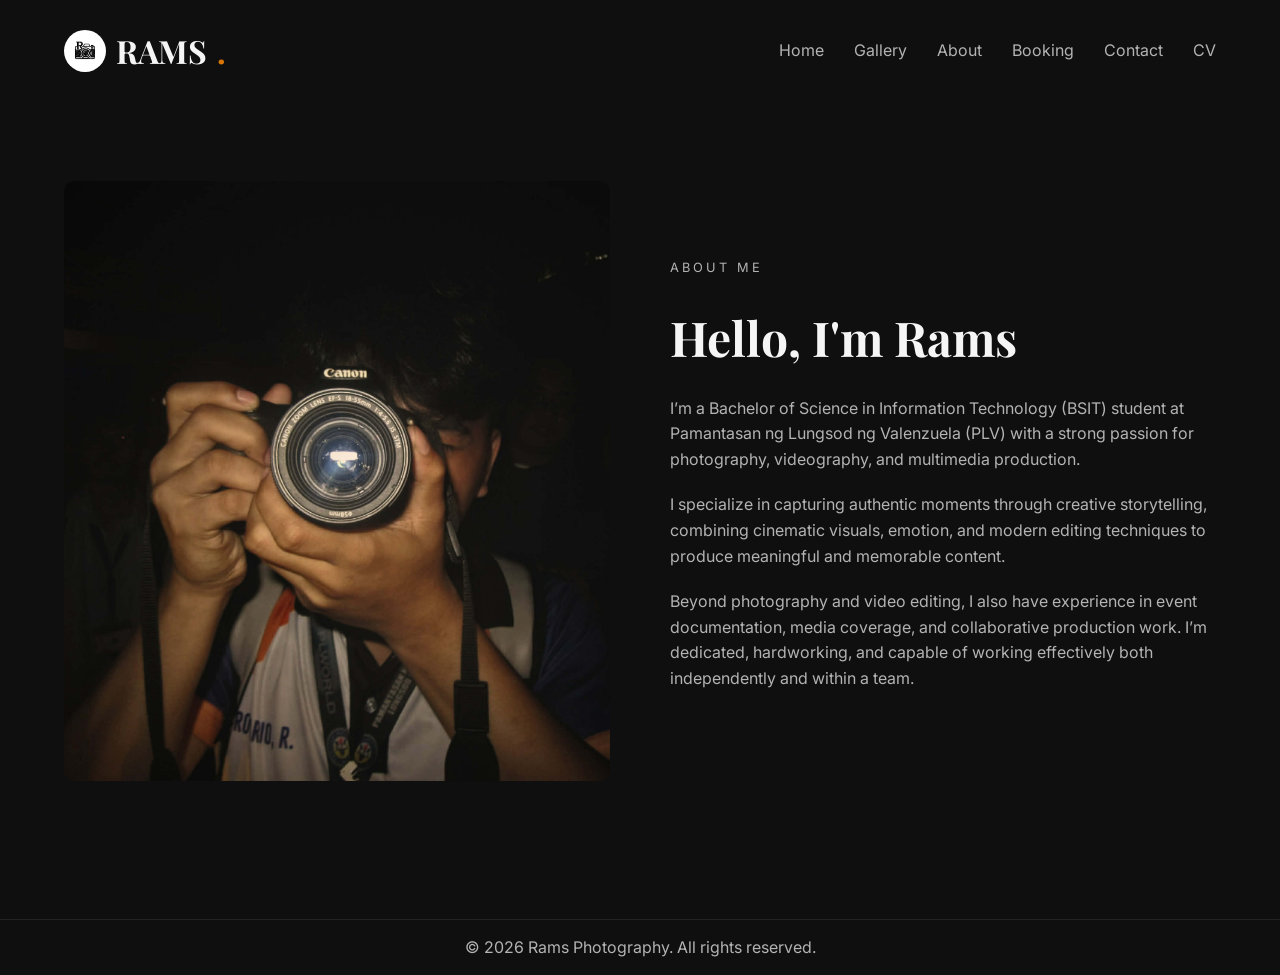
==== about.html @ 7fc53f20 "Add files via upload" ====
<!DOCTYPE html>
<html lang="en">
<head>
  <meta charset="UTF-8">
  <meta name="viewport" content="width=device-width, initial-scale=1.0">
  <title>About | Rams Photography</title>

  <link rel="preconnect" href="https://fonts.googleapis.com">
  <link href="https://fonts.googleapis.com/css2?family=Playfair+Display:wght@600;700&family=Inter:wght@300;400;500;600&display=swap" rel="stylesheet">
  <link rel="icon" href="images/favicon.jpg">
  <link rel="stylesheet" href="style.css">
</head>
<body>

<header>
  <nav class="navbar">
    <a class="logo">
    <img src="images/favicon.jpg" alt="Rams Photography Logo" class="logo-icon">

    <h1 class="logo">RAMS<span>.</span></h1>
</a>
    <ul class="nav-links">
      <li><a href="index.html">Home</a></li>
      <li><a href="gallery.html">Gallery</a></li>
      <li><a href="about.html">About</a></li>
      <li><a href="booking.html">Booking</a></li>
      <li><a href="contact.html">Contact</a></li>
       <li>
    <a href="Ramil_Nocalan_CV.pdf" download>
      CV
    </a>
  </li>
    </ul>
  </nav>
</header>

<section class="about-page">

  <div class="about-image">
    <img src="images/me.jpeg">
  </div>

  <div class="about-text">
    <p class="tag">ABOUT ME</p>

    <h2>Hello, I'm Rams</h2>

    <p>
      I’m a Bachelor of Science in Information Technology (BSIT) student
      at Pamantasan ng Lungsod ng Valenzuela (PLV) with a strong passion
      for photography, videography, and multimedia production.
    </p>
  
    <p>
      I specialize in capturing authentic moments through creative
      storytelling, combining cinematic visuals, emotion, and modern editing
      techniques to produce meaningful and memorable content.
    </p>
  
    <p>
      Beyond photography and video editing, I also have experience in
      event documentation, media coverage, and collaborative production work.
      I’m dedicated, hardworking, and capable of working effectively both
      independently and within a team.
    </p>
  </div>

</section>
<footer>

    <div class="footer-content">

    

     <p>
  © 2026 <a href="https://www.instagram.com/filmedbyram_" style="color:inherit; text-decoration:none;">Rams Photography</a>. All rights reserved.
</p>

    </div>

  </footer>

</body>
</html>
---- style.css ----
:root{
  --bg: #0f0f0f;
  --card: #171717;
  --text: #f5f5f5;
  --muted: #b3b3b3;
  --accent: #d97706;
}

*{
  margin:0;
  padding:0;
  box-sizing:border-box;
}

html{
  scroll-behavior:smooth;
}
/* BOOKING SECTION */

.booking-section{
    max-width:700px;
    margin:80px auto 0;
    text-align:center;
}
@media(max-width:425px){
.burger {
  display: flex;
}

.navbar {
  flex-direction: row;
  flex-wrap: wrap;
  justify-content: space-between;
  align-items: center;
}

.nav-links {
  display: none;
  flex-direction: column;
  align-items: center;
  gap: 20px;
  width: 100%;
  padding: 20px 0;
  background: var(--card);
  border-radius: 5px;
}

.nav-links.open {
  display: flex;
}
  .hero-text h2{
    font-size:2.2rem;
  }

  .hero-image img,
  .about-image img{
    height:320px;
    border-radius:10px;
  }

  .section-title h3{
    font-size:2rem;
  }

  .about-text h3{
    font-size:2rem;
  }

  .logo{
    font-size:1.5rem;
  }

  .nav-links{
    gap:15px;
    flex-wrap:wrap;
    justify-content:center;
  }

  .booking-section h3{
    font-size:1.5rem;
  }

  .contact-link{
    min-width:100%;
  }

  section{
    padding:60px 5%;
  }

  .about-page h2{
    font-size:2rem;
  }

}
.booking-section h3{
    font-family:'Playfair Display', serif;
    font-size:2rem;
    margin-bottom:10px;
}

.booking-section p{
    color:var(--muted);
    margin-bottom:40px;
}


.contact-form{
    display:flex;
    flex-direction:column;
    gap:20px;
}


.contact-form input,
.contact-form textarea{

    background:var(--card);
    border:none;
    padding:18px;
    color:white;
    border-radius:5px;
    font-size:1rem;

}


.contact-form input:focus,
.contact-form textarea:focus{

    outline:none;
    border:1px solid var(--accent);

}


.contact-form textarea{

    min-height:150px;
    resize:none;

}


.contact-form button{

    width:100%;

}
body{
  font-family:'Inter', sans-serif;
  background:var(--bg);
  color:var(--text);
  line-height:1.6;
}

/* NAVBAR */

.navbar{
  width:90%;
  margin:auto;
  padding:25px 0;

  display:flex;
  justify-content:space-between;
  align-items:center;
}

.logo{
  font-family:'Playfair Display', serif;
  font-size:2rem;
}

.logo span{
  color:var(--accent);
}

.nav-links{
  display:flex;
  gap:30px;
  list-style:none;
}

.nav-links a{
  text-decoration:none;
  color:var(--muted);
  transition:0.3s;
}

.nav-links a:hover{
  color:var(--text);
}

/* HERO */

.hero{
  width:90%;
  margin:auto;
  min-height:90vh;

  display:grid;
  grid-template-columns:1fr 1fr;
  gap:60px;
  align-items:center;
}

.tag{
  color:var(--accent);
  letter-spacing:3px;
  font-size:0.8rem;
  margin-bottom:15px;
}

.hero-text h2{
  font-family:'Playfair Display', serif;
  font-size:4rem;
  line-height:1.1;
  margin-bottom:20px;
}

.hero-text span{
  color:var(--accent);
}

.hero-description{
  color:var(--muted);
  max-width:500px;
  margin-bottom:35px;
}

.hero-image img{
  width:100%;
  height:650px;
  object-fit:cover;
  border-radius:50%;
}

/* BUTTON */

.btn{
  display:inline-block;
  padding:14px 28px;
  background:var(--accent);
  color:white;
  text-decoration:none;
  border:none;
  border-radius:5px;
  cursor:pointer;
  transition:0.3s;
}

.btn:hover{
  opacity:0.85;
}

/* SECTION */

section{
  padding:100px 5%;
}

.section-title{
  text-align:center;
  margin-bottom:60px;
}

.section-title p{
  color:var(--accent);
  letter-spacing:3px;
  font-size:0.8rem;
}

.section-title h3{
  font-family:'Playfair Display', serif;
  font-size:3rem;
  margin-top:10px;
}

/* GALLERY */

.gallery-grid{
  display:grid;
  grid-template-columns:repeat(auto-fit, minmax(250px,1fr));
  gap:20px;
}

.card{
  overflow:hidden;
  border-radius:10px;
}

.card img{
  width:100%;
  height:350px;
  object-fit:cover;
  transition:0.4s;
}

.card:hover img{
  transform:scale(1.05);
}

/* ABOUT */

.about{
  display:grid;
  grid-template-columns:1fr 1fr;
  gap:60px;
  align-items:center;
}

.about-image img{
  width:100%;
  height:600px;
  object-fit:cover;
  border-radius:10px;
}

.about-text h3{
  font-family:'Playfair Display', serif;
  font-size:3rem;
  margin-bottom:20px;
}

.about-text p{
  color:var(--muted);
  margin-bottom:20px;
}

/* CONTACT */

.contact-form{
  max-width:700px;
  margin:auto;

  display:flex;
  flex-direction:column;
  gap:20px;
}

.contact-form input,
.contact-form textarea{
  background:var(--card);
  border:none;
  padding:16px;
  color:white;
  border-radius:5px;
}
.logo {
  display: flex;
  align-items: center;
  gap: 10px;
  text-decoration: none;
}

.logo-icon {
  width: 42px;
  height: 42px;
  flex-shrink: 0;
  border-radius: 50%;
  object-fit: contain;
}



.contact-form textarea{
  height:150px;
  resize:none;
}
/* CONTACT LINKS CONTAINER */
.contact-container {
  display: flex;
  justify-content: center;
  align-items: center;
  flex-wrap: wrap; 
  gap: 20px;
  max-width: 700px; /* Matches your old contact-form width */
  margin: auto;
}

/* INDIVIDUAL CONTACT BUTTONS */
.contact-link {
  display: flex;
  align-items: center;
  justify-content: center;
  flex: 1; /* Allows buttons to stretch and fill the space evenly */
  min-width: 200px; /* Keeps them from getting too squished on mobile */
  padding: 16px 24px;
  background: var(--card); /* Matches your old input backgrounds */
  color: var(--text);
  text-decoration: none;
  border-radius: 5px; /* Matches your overall button/input radius */
  font-weight: 500;
  transition: 0.3s; /* Matches your existing transition speed */
}

/* HOVER EFFECT */
.contact-link:hover {
  background: var(--accent); /* Highlights with your custom orange on hover */
  color: white;
  transform: translateY(-3px); /* Subtle lift effect */
}

.icon {
  padding-right: 12px;
  font-size: 1.3rem;
}

/* FOOTER */

footer{
  text-align:center;
  padding:15px;
  border-top:1px solid #222;
  color:var(--muted);
  margin-top: 50px;
}

/* RESPONSIVE */

@media(max-width:900px){

  .hero,
  .about{
    grid-template-columns:1fr;
  }

  .hero-text h2{
    font-size:3rem;
  }

  .hero-image img,
  .about-image img{
    height:450px;
  }

  .navbar{
    flex-direction:column;
    gap:20px;
  }

}
/* ABOUT PAGE */

.about-page{
  width:90%;
  margin:auto;
  min-height:80vh;

  display:grid;
  grid-template-columns:1fr 1fr;
  gap:60px;
  align-items:center;

  padding:80px 0;
}

.about-page h2{
  font-family:'Playfair Display', serif;
  font-size:3rem;
  margin-bottom:20px;
}

/* MOBILE */

@media(max-width:900px){

  .about-page{
    grid-template-columns:1fr;
  }

}
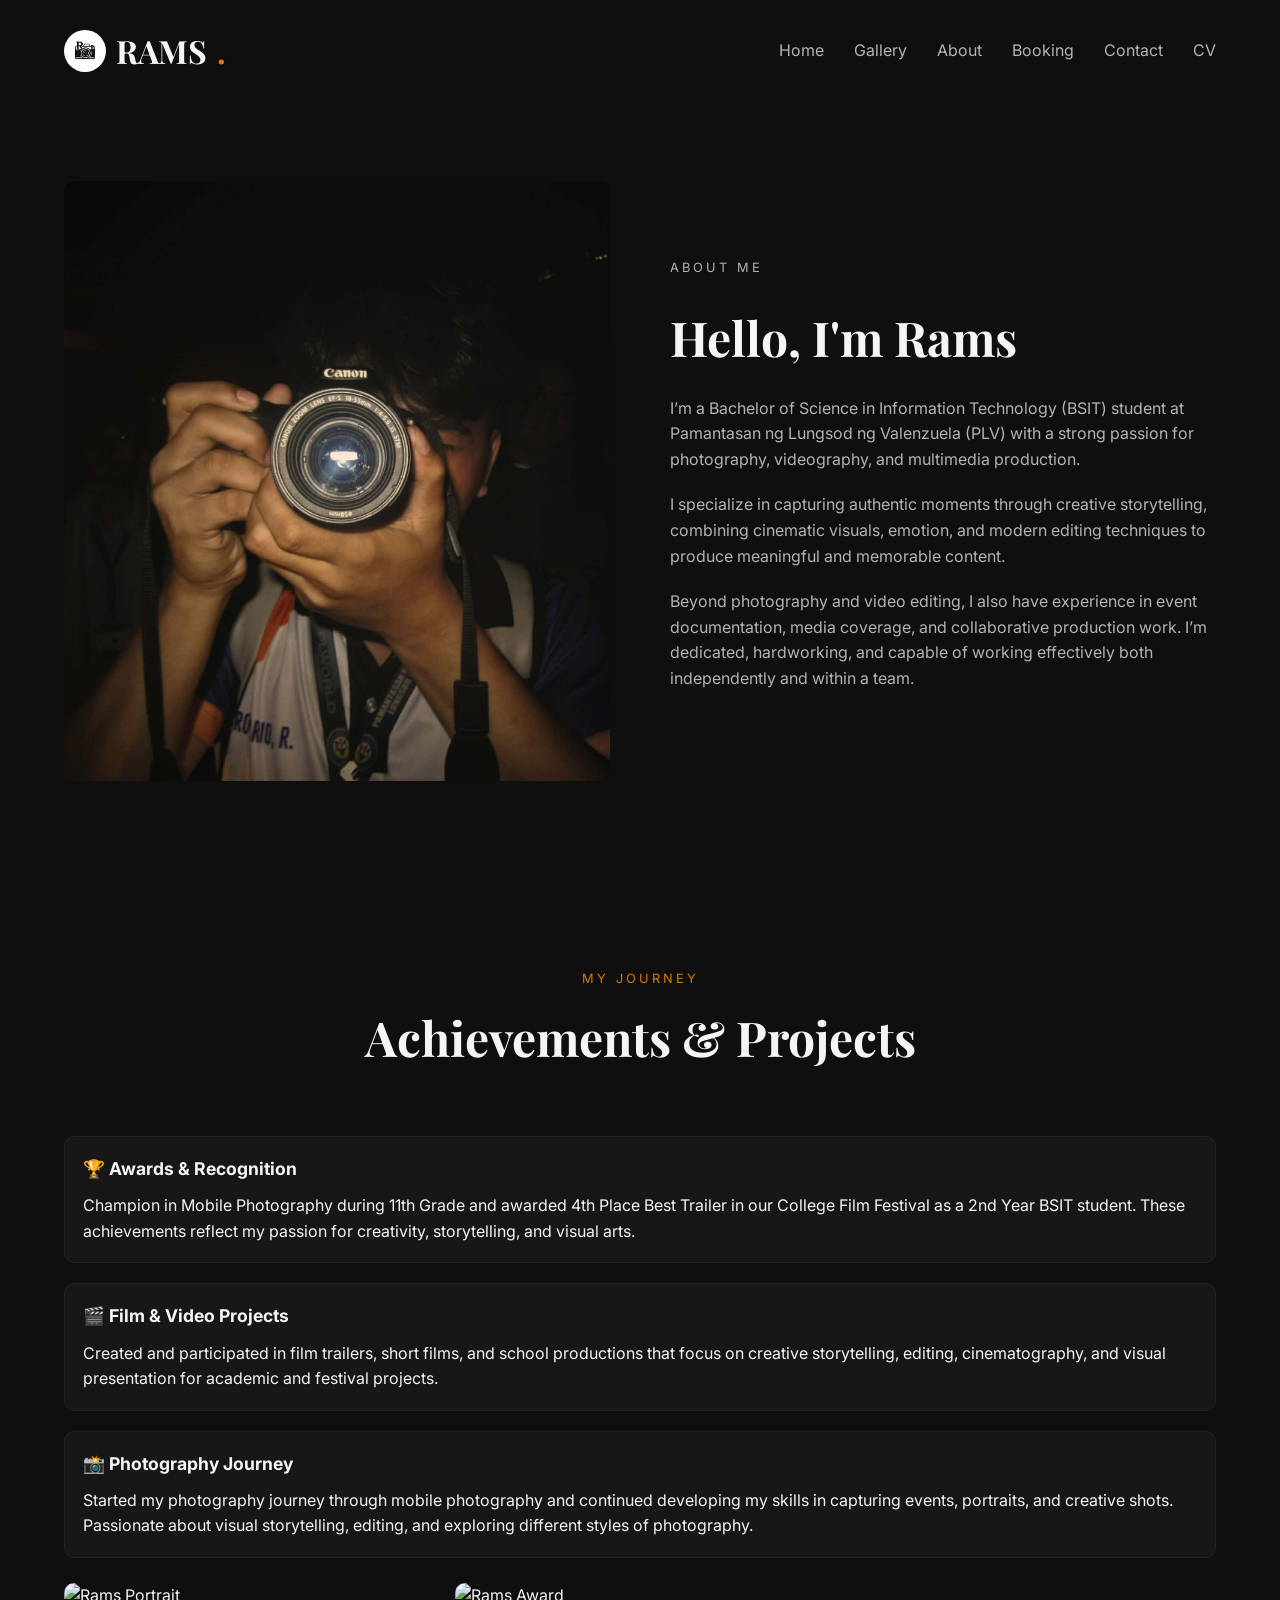
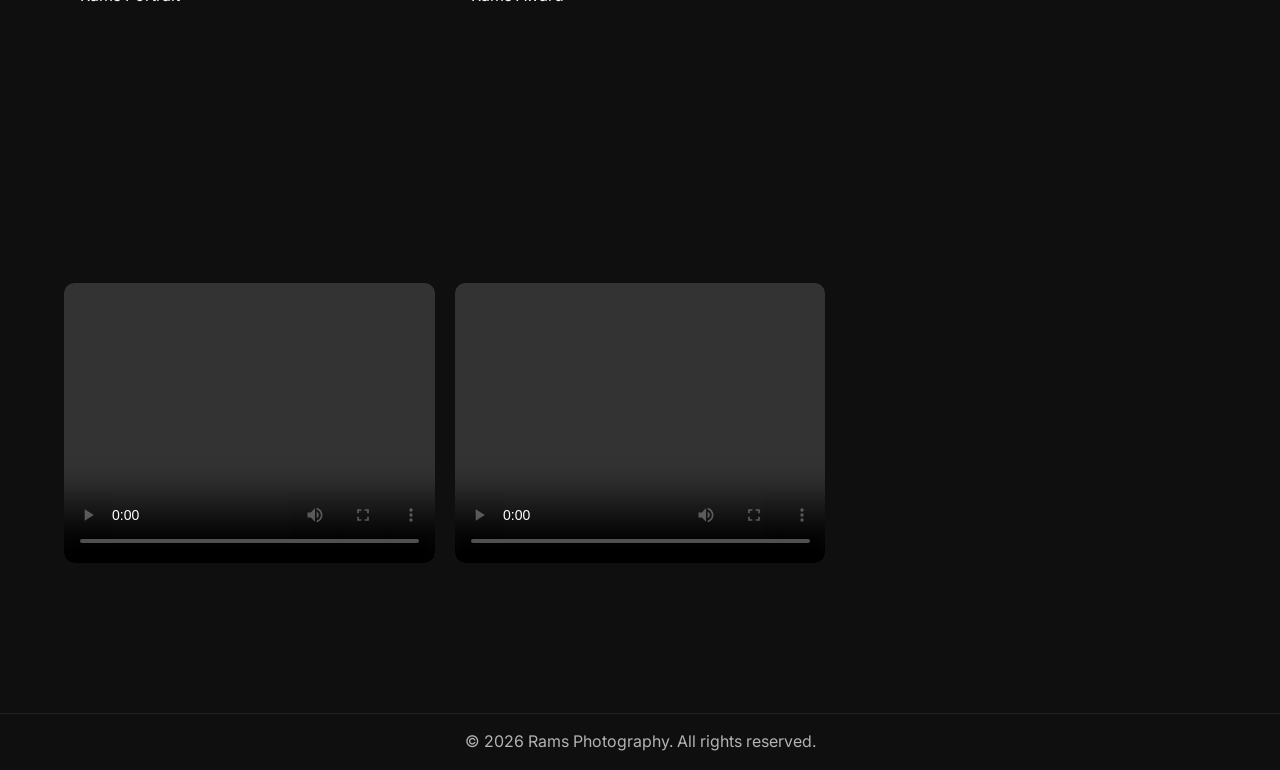
==== commit 55928248: "Add files via upload" ====
--- a/about.html
+++ b/about.html
@@ -12,25 +12,33 @@
 </head>
 <body>
 
+
 <header>
   <nav class="navbar">
-    <a class="logo">
-    <img src="images/favicon.jpg" alt="Rams Photography Logo" class="logo-icon">
 
-    <h1 class="logo">RAMS<span>.</span></h1>
-</a>
-    <ul class="nav-links">
+    <a class="logo" >
+      <img src="images/favicon.jpg" alt="Rams Photography Logo" class="logo-icon"><h1 class="logo">
+
+RAMS<span>.</span>
+
+</h1>
+    </a>
+
+    <button class="burger" id="burger" aria-label="Toggle navigation" aria-expanded="false">
+      <span></span>
+      <span></span>
+      <span></span>
+    </button>
+
+    <ul class="nav-links" id="nav-links">
       <li><a href="index.html">Home</a></li>
       <li><a href="gallery.html">Gallery</a></li>
       <li><a href="about.html">About</a></li>
       <li><a href="booking.html">Booking</a></li>
       <li><a href="contact.html">Contact</a></li>
-       <li>
-    <a href="Ramil_Nocalan_CV.pdf" download>
-      CV
-    </a>
-  </li>
+      <li><a href="Ramil_Nocalan_CV.pdf" download>CV</a></li>
     </ul>
+
   </nav>
 </header>
 
@@ -66,6 +74,72 @@
   </div>
 
 </section>
+<!-- ABOUT EXTRA SECTION -->
+
+<!-- SECOND SECTION -->
+
+<section>
+
+  <div class="section-title">
+    <p>MY JOURNEY</p>
+    <h3>Achievements & Projects</h3>
+  </div>
+
+  <div class="creator-grid">
+
+    <!-- LEFT SIDE -->
+    <div class="creator-text">
+
+      <div class="achievement-list">
+
+        <div class="achievement-card">
+          <h5>🏆 Awards & Recognition</h5>
+          <p>
+            Champion in Mobile Photography during 11th Grade and awarded 4th Place Best Trailer in our College Film Festival as a 2nd Year BSIT student. These achievements reflect my passion for creativity, storytelling, and visual arts.
+          </p>
+        </div>
+
+        <div class="achievement-card">
+          <h5>🎬 Film & Video Projects</h5>
+          <p>
+            Created and participated in film trailers, short films, and school productions that focus on creative storytelling, editing, cinematography, and visual presentation for academic and festival projects.
+          </p>
+        </div>
+
+        <div class="achievement-card">
+          <h5>📸 Photography Journey</h5>
+          <p>
+            Started my photography journey through mobile photography and continued developing my skills in capturing events, portraits, and creative shots. Passionate about visual storytelling, editing, and exploring different styles of photography.
+          </p>
+        </div>
+
+      </div>
+
+    </div>
+
+    <!-- RIGHT SIDE -->
+    <div class="creator-media">
+
+  <!-- PHOTOS (TOP ROW) -->
+  <img src="images/award.jpeg" alt="Rams Portrait" class="creator-image">
+  <img src="images/award2.jpeg" alt="Rams Award" class="creator-image">
+  
+
+  <!-- VIDEOS (BOTTOM ROW) -->
+  <video class="creator-video" controls>
+    <source src="images/Through_The_Lens_Teaser_Final.mp4" type="video/mp4">
+  </video>
+
+  <video class="creator-video" controls>
+    <source src="images/ramVid.mp4" type="video/mp4">
+  </video>
+
+</div>
+
+  </div>
+
+</section>
+
 <footer>
 
     <div class="footer-content">
@@ -79,6 +153,23 @@
     </div>
 
   </footer>
+<script>
+  const burger = document.getElementById('burger');
+  const navLinks = document.getElementById('nav-links');
 
+  burger.addEventListener('click', () => {
+    const isOpen = navLinks.classList.toggle('open');
+    burger.classList.toggle('open', isOpen);
+    burger.setAttribute('aria-expanded', isOpen);
+  });
+
+  navLinks.querySelectorAll('a').forEach(link => {
+    link.addEventListener('click', () => {
+      navLinks.classList.remove('open');
+      burger.classList.remove('open');
+      burger.setAttribute('aria-expanded', false);
+    });
+  });
+</script>
 </body>
 </html>
--- a/style.css
+++ b/style.css
@@ -1,4 +1,4 @@
-:root{
+:root {
   --bg: #0f0f0f;
   --card: #171717;
   --text: #f5f5f5;
@@ -6,351 +6,54 @@
   --accent: #d97706;
 }
 
-*{
-  margin:0;
-  padding:0;
-  box-sizing:border-box;
-}
-
-html{
-  scroll-behavior:smooth;
-}
-/* BOOKING SECTION */
-
-.booking-section{
-    max-width:700px;
-    margin:80px auto 0;
-    text-align:center;
-}
-@media(max-width:425px){
-.burger {
+* {
+  margin: 0;
+  padding: 0;
+  box-sizing: border-box;
+}
+
+html {
+  scroll-behavior: smooth;
+}
+
+body {
+  font-family: 'Inter', sans-serif;
+  background: var(--bg);
+  color: var(--text);
+  line-height: 1.6;
+}
+
+/* ─── STICKY HEADER ─────────────────────────────────────── */
+
+header {
+  position: sticky;
+  top: 0;
+  z-index: 999;
+  background: var(--bg);
+}
+
+/* ─── NAVBAR ─────────────────────────────────────────────── */
+
+.navbar {
+  width: 90%;
+  margin: auto;
+  padding: 25px 0;
   display: flex;
-}
-
-.navbar {
-  flex-direction: row;
-  flex-wrap: wrap;
   justify-content: space-between;
   align-items: center;
 }
 
-.nav-links {
-  display: none;
-  flex-direction: column;
-  align-items: center;
-  gap: 20px;
-  width: 100%;
-  padding: 20px 0;
-  background: var(--card);
-  border-radius: 5px;
-}
-
-.nav-links.open {
-  display: flex;
-}
-  .hero-text h2{
-    font-size:2.2rem;
-  }
-
-  .hero-image img,
-  .about-image img{
-    height:320px;
-    border-radius:10px;
-  }
-
-  .section-title h3{
-    font-size:2rem;
-  }
-
-  .about-text h3{
-    font-size:2rem;
-  }
-
-  .logo{
-    font-size:1.5rem;
-  }
-
-  .nav-links{
-    gap:15px;
-    flex-wrap:wrap;
-    justify-content:center;
-  }
-
-  .booking-section h3{
-    font-size:1.5rem;
-  }
-
-  .contact-link{
-    min-width:100%;
-  }
-
-  section{
-    padding:60px 5%;
-  }
-
-  .about-page h2{
-    font-size:2rem;
-  }
-
-}
-.booking-section h3{
-    font-family:'Playfair Display', serif;
-    font-size:2rem;
-    margin-bottom:10px;
-}
-
-.booking-section p{
-    color:var(--muted);
-    margin-bottom:40px;
-}
-
-
-.contact-form{
-    display:flex;
-    flex-direction:column;
-    gap:20px;
-}
-
-
-.contact-form input,
-.contact-form textarea{
-
-    background:var(--card);
-    border:none;
-    padding:18px;
-    color:white;
-    border-radius:5px;
-    font-size:1rem;
-
-}
-
-
-.contact-form input:focus,
-.contact-form textarea:focus{
-
-    outline:none;
-    border:1px solid var(--accent);
-
-}
-
-
-.contact-form textarea{
-
-    min-height:150px;
-    resize:none;
-
-}
-
-
-.contact-form button{
-
-    width:100%;
-
-}
-body{
-  font-family:'Inter', sans-serif;
-  background:var(--bg);
-  color:var(--text);
-  line-height:1.6;
-}
-
-/* NAVBAR */
-
-.navbar{
-  width:90%;
-  margin:auto;
-  padding:25px 0;
-
-  display:flex;
-  justify-content:space-between;
-  align-items:center;
-}
-
-.logo{
-  font-family:'Playfair Display', serif;
-  font-size:2rem;
-}
-
-.logo span{
-  color:var(--accent);
-}
-
-.nav-links{
-  display:flex;
-  gap:30px;
-  list-style:none;
-}
-
-.nav-links a{
-  text-decoration:none;
-  color:var(--muted);
-  transition:0.3s;
-}
-
-.nav-links a:hover{
-  color:var(--text);
-}
-
-/* HERO */
-
-.hero{
-  width:90%;
-  margin:auto;
-  min-height:90vh;
-
-  display:grid;
-  grid-template-columns:1fr 1fr;
-  gap:60px;
-  align-items:center;
-}
-
-.tag{
-  color:var(--accent);
-  letter-spacing:3px;
-  font-size:0.8rem;
-  margin-bottom:15px;
-}
-
-.hero-text h2{
-  font-family:'Playfair Display', serif;
-  font-size:4rem;
-  line-height:1.1;
-  margin-bottom:20px;
-}
-
-.hero-text span{
-  color:var(--accent);
-}
-
-.hero-description{
-  color:var(--muted);
-  max-width:500px;
-  margin-bottom:35px;
-}
-
-.hero-image img{
-  width:100%;
-  height:650px;
-  object-fit:cover;
-  border-radius:50%;
-}
-
-/* BUTTON */
-
-.btn{
-  display:inline-block;
-  padding:14px 28px;
-  background:var(--accent);
-  color:white;
-  text-decoration:none;
-  border:none;
-  border-radius:5px;
-  cursor:pointer;
-  transition:0.3s;
-}
-
-.btn:hover{
-  opacity:0.85;
-}
-
-/* SECTION */
-
-section{
-  padding:100px 5%;
-}
-
-.section-title{
-  text-align:center;
-  margin-bottom:60px;
-}
-
-.section-title p{
-  color:var(--accent);
-  letter-spacing:3px;
-  font-size:0.8rem;
-}
-
-.section-title h3{
-  font-family:'Playfair Display', serif;
-  font-size:3rem;
-  margin-top:10px;
-}
-
-/* GALLERY */
-
-.gallery-grid{
-  display:grid;
-  grid-template-columns:repeat(auto-fit, minmax(250px,1fr));
-  gap:20px;
-}
-
-.card{
-  overflow:hidden;
-  border-radius:10px;
-}
-
-.card img{
-  width:100%;
-  height:350px;
-  object-fit:cover;
-  transition:0.4s;
-}
-
-.card:hover img{
-  transform:scale(1.05);
-}
-
-/* ABOUT */
-
-.about{
-  display:grid;
-  grid-template-columns:1fr 1fr;
-  gap:60px;
-  align-items:center;
-}
-
-.about-image img{
-  width:100%;
-  height:600px;
-  object-fit:cover;
-  border-radius:10px;
-}
-
-.about-text h3{
-  font-family:'Playfair Display', serif;
-  font-size:3rem;
-  margin-bottom:20px;
-}
-
-.about-text p{
-  color:var(--muted);
-  margin-bottom:20px;
-}
-
-/* CONTACT */
-
-.contact-form{
-  max-width:700px;
-  margin:auto;
-
-  display:flex;
-  flex-direction:column;
-  gap:20px;
-}
-
-.contact-form input,
-.contact-form textarea{
-  background:var(--card);
-  border:none;
-  padding:16px;
-  color:white;
-  border-radius:5px;
-}
 .logo {
   display: flex;
   align-items: center;
   gap: 10px;
   text-decoration: none;
+  font-family: 'Playfair Display', serif;
+  font-size: 2rem;
+}
+
+.logo span {
+  color: var(--accent);
 }
 
 .logo-icon {
@@ -361,44 +64,300 @@
   object-fit: contain;
 }
 
-
-
-.contact-form textarea{
-  height:150px;
-  resize:none;
-}
-/* CONTACT LINKS CONTAINER */
+.nav-links {
+  display: flex;
+  gap: 30px;
+  list-style: none;
+}
+
+.nav-links a {
+  text-decoration: none;
+  color: var(--muted);
+  transition: 0.3s;
+}
+
+.nav-links a:hover {
+  color: var(--text);
+}
+
+/* ─── BURGER ─────────────────────────────────────────────── */
+
+.burger {
+  display: none;
+  flex-direction: column;
+  justify-content: space-between;
+  width: 26px;
+  height: 18px;
+  cursor: pointer;
+  background: none;
+  border: none;
+  padding: 0;
+  z-index: 1000;
+}
+
+.burger span {
+  display: block;
+  width: 100%;
+  height: 2px;
+  background: var(--text);
+  border-radius: 2px;
+  transition: 0.35s ease;
+}
+
+.burger.open span:nth-child(1) {
+  transform: translateY(8px) rotate(45deg);
+}
+
+.burger.open span:nth-child(2) {
+  opacity: 0;
+  transform: scaleX(0);
+}
+
+.burger.open span:nth-child(3) {
+  transform: translateY(-8px) rotate(-45deg);
+}
+
+/* ─── HERO ───────────────────────────────────────────────── */
+
+.hero {
+  width: 90%;
+  margin: auto;
+  min-height: 90vh;
+  display: grid;
+  grid-template-columns: 1fr 1fr;
+  gap: 60px;
+  align-items: center;
+}
+
+.tag {
+  color: var(--accent);
+  letter-spacing: 3px;
+  font-size: 0.8rem;
+  margin-bottom: 15px;
+}
+
+.hero-text h2 {
+  font-family: 'Playfair Display', serif;
+  font-size: 4rem;
+  line-height: 1.1;
+  margin-bottom: 20px;
+}
+
+.hero-text span {
+  color: var(--accent);
+}
+
+.hero-description {
+  color: var(--muted);
+  max-width: 500px;
+  margin-bottom: 35px;
+}
+
+.hero-image img {
+  width: 100%;
+  height: 450px;
+  object-fit: cover;
+  border-radius: 50%;
+}
+
+/* ─── BUTTON ─────────────────────────────────────────────── */
+
+.btn {
+  display: inline-block;
+  padding: 14px 28px;
+  background: var(--accent);
+  color: white;
+  text-decoration: none;
+  border: none;
+  border-radius: 5px;
+  cursor: pointer;
+  transition: 0.3s;
+}
+
+.btn:hover {
+  opacity: 0.85;
+}
+
+/* ─── SECTIONS ───────────────────────────────────────────── */
+
+section {
+  padding: 100px 5%;
+}
+
+.section-title {
+  text-align: center;
+  margin-bottom: 60px;
+}
+
+.section-title p {
+  color: var(--accent);
+  letter-spacing: 3px;
+  font-size: 0.8rem;
+}
+
+.section-title h3 {
+  font-family: 'Playfair Display', serif;
+  font-size: 3rem;
+  margin-top: 10px;
+}
+
+/* ─── GALLERY ────────────────────────────────────────────── */
+
+.gallery-grid {
+  display: grid;
+  grid-template-columns: repeat(auto-fit, minmax(250px, 1fr));
+  gap: 20px;
+}
+
+.gallery-grid .card {
+  overflow: hidden;
+  border-radius: 10px;
+  cursor: pointer;
+}
+
+.card img {
+  width: 100%;
+  height: 350px;
+  object-fit: cover;
+  transition: 0.4s;
+}
+
+.card:hover img {
+  transform: scale(1.05);
+}
+
+/* ─── ABOUT ──────────────────────────────────────────────── */
+
+.about {
+  display: grid;
+  grid-template-columns: 1fr 1fr;
+  gap: 60px;
+  align-items: center;
+}
+
+.about-image img {
+  width: 100%;
+  height: 600px;
+  object-fit: cover;
+  border-radius: 10px;
+}
+
+.about-text h3 {
+  font-family: 'Playfair Display', serif;
+  font-size: 3rem;
+  margin-bottom: 20px;
+}
+
+.about-text p {
+  color: var(--muted);
+  margin-bottom: 20px;
+}
+
+/* ─── ABOUT PAGE ─────────────────────────────────────────── */
+
+.about-page {
+  width: 90%;
+  margin: auto;
+  min-height: 80vh;
+  display: grid;
+  grid-template-columns: 1fr 1fr;
+  gap: 60px;
+  align-items: center;
+  padding: 80px 0;
+}
+
+.about-page h2 {
+  font-family: 'Playfair Display', serif;
+  font-size: 3rem;
+  margin-bottom: 20px;
+}
+
+/* ─── BOOKING ────────────────────────────────────────────── */
+
+.booking-section {
+  width: 90%;
+  max-width: 700px;
+  margin: 80px auto 0;
+  text-align: center;
+}
+
+.booking-section h3 {
+  font-family: 'Playfair Display', serif;
+  font-size: 2rem;
+  margin-bottom: 10px;
+}
+
+.booking-section p {
+  color: var(--muted);
+  margin-bottom: 40px;
+}
+
+/* ─── CONTACT FORM ───────────────────────────────────────── */
+
+.contact-form {
+  width: 100%;
+  display: flex;
+  flex-direction: column;
+  gap: 20px;
+}
+
+.contact-form input,
+.contact-form textarea {
+  width: 100%;
+  background: var(--card);
+  border: none;
+  padding: 18px;
+  color: white;
+  border-radius: 5px;
+  font-size: 1rem;
+}
+
+.contact-form input:focus,
+.contact-form textarea:focus {
+  outline: none;
+  border: 1px solid var(--accent);
+}
+
+.contact-form textarea {
+  min-height: 150px;
+  resize: none;
+}
+
+.contact-form button {
+  width: 100%;
+}
+
+/* ─── CONTACT LINKS ──────────────────────────────────────── */
+
 .contact-container {
   display: flex;
   justify-content: center;
   align-items: center;
-  flex-wrap: wrap; 
+  flex-wrap: wrap;
   gap: 20px;
-  max-width: 700px; /* Matches your old contact-form width */
+  max-width: 700px;
   margin: auto;
 }
 
-/* INDIVIDUAL CONTACT BUTTONS */
 .contact-link {
   display: flex;
   align-items: center;
   justify-content: center;
-  flex: 1; /* Allows buttons to stretch and fill the space evenly */
-  min-width: 200px; /* Keeps them from getting too squished on mobile */
+  flex: 1;
+  min-width: 200px;
   padding: 16px 24px;
-  background: var(--card); /* Matches your old input backgrounds */
+  background: var(--card);
   color: var(--text);
   text-decoration: none;
-  border-radius: 5px; /* Matches your overall button/input radius */
+  border-radius: 5px;
   font-weight: 500;
-  transition: 0.3s; /* Matches your existing transition speed */
-}
-
-/* HOVER EFFECT */
+  transition: 0.3s;
+}
+
 .contact-link:hover {
-  background: var(--accent); /* Highlights with your custom orange on hover */
+  background: var(--accent);
   color: white;
-  transform: translateY(-3px); /* Subtle lift effect */
+  transform: translateY(-3px);
 }
 
 .icon {
@@ -406,67 +365,358 @@
   font-size: 1.3rem;
 }
 
-/* FOOTER */
-
-footer{
-  text-align:center;
-  padding:15px;
-  border-top:1px solid #222;
-  color:var(--muted);
+/* ─── CREATOR SECTION ───────────────────────────────────── */
+
+.creator-section {
+  width: 90%;
+  margin: 100px auto;
+}
+
+.creator-grid {
+  display: grid;
+  grid-template-columns: 1fr;
+  gap: 25px;
+}
+
+/* ─── CREATOR MEDIA (3 PHOTOS + 2 VIDEOS) ───────────────── */
+
+.creator-media {
+  display: grid;
+  grid-template-columns: repeat(3, 1fr);
+  gap: 20px;
+}
+
+/* ALL IMAGES SAME SIZE */
+.creator-image {
+  width: 100%;
+  height: 280px;
+  object-fit: cover;
+  border-radius: 10px;
+  transition: 0.3s ease;
+}
+
+/* VIDEO ROW STARTS AFTER 3 IMAGES */
+.creator-video {
+  width: 100%;
+  height: 280px;
+  object-fit: cover;
+  border-radius: 10px;
+  background: #000;
+  transition: 0.3s ease;
+}
+
+/* FORCE VIDEOS TO SECOND ROW */
+.creator-video:nth-of-type(1),
+.creator-video:nth-of-type(2) {
+  grid-column: span 1;
+}
+
+/* MAKE GRID FLOW CORRECTLY */
+.creator-media video {
+  grid-row: 2;
+}
+
+/* HOVER EFFECT */
+.creator-image:hover,
+.creator-video:hover {
+  transform: scale(1.03);
+}
+
+/* Make layout smarter for 5 items */
+.creator-media img:nth-child(1),
+.creator-media img:nth-child(2),
+.creator-media img:nth-child(3) {
+  grid-column: span 1;
+}
+
+/* Optional: make 3rd image centered feel better */
+.creator-media img:nth-child(3) {
+  grid-column: 1 / -1;
+  height: 350px;
+}
+
+/* Hover effect */
+.creator-image:hover,
+.creator-video:hover {
+  transform: scale(1.03);
+}
+
+.achievement-list {
+  display: flex;
+  flex-direction: column;
+  gap: 20px;
+}
+
+.achievement-card {
+  background: var(--card);
+  padding: 24px;
+  border-radius: 10px;
+  border: 1px solid #222;
+  transition: 0.3s;
+}
+
+.achievement-card:hover {
+  transform: translateY(-5px);
+  border-color: var(--accent);
+}
+
+.achievement-card h5 {
+  font-size: 1.1rem;
+  margin-bottom: 10px;
+}
+
+/* ─── LIGHTBOX ───────────────────────────────────────────── */
+
+.modal {
+  display: none;
+  position: fixed;
+  inset: 0;
+  background: rgba(0, 0, 0, 0.92);
+  z-index: 1000;
+  justify-content: center;
+  align-items: center;
+  padding: 20px;
+}
+
+.modal-content {
+  max-width: 90vw;
+  max-height: 88vh;
+  object-fit: contain;
+  border-radius: 6px;
+}
+
+.modal-close {
+  position: fixed;
+  top: 18px;
+  right: 24px;
+  font-size: 2.2rem;
+  color: #fff;
+  background: none;
+  border: none;
+  cursor: pointer;
+  z-index: 1001;
+}
+
+.modal-prev,
+.modal-next {
+  position: fixed;
+  top: 50%;
+  transform: translateY(-50%);
+  background: rgba(255,255,255,0.08);
+  border: 1px solid rgba(255,255,255,0.15);
+  color: #fff;
+  font-size: 1.6rem;
+  width: 48px;
+  height: 48px;
+  border-radius: 50%;
+  cursor: pointer;
+  z-index: 1001;
+}
+
+.modal-prev {
+  left: 16px;
+}
+
+.modal-next {
+  right: 16px;
+}
+
+/* ─── FOOTER ─────────────────────────────────────────────── */
+
+footer {
+  text-align: center;
+  padding: 15px;
+  border-top: 1px solid #222;
+  color: var(--muted);
   margin-top: 50px;
 }
 
-/* RESPONSIVE */
-
-@media(max-width:900px){
+/* ══════════════════════════════════════════════════════════
+   TABLET & MOBILE
+══════════════════════════════════════════════════════════ */
+
+ @media (max-width: 900px) {
+  
+  .burger {
+    display: flex;
+  }
+
+  .navbar {
+    padding: 20px 0;
+  }
+
+  .nav-links {
+    position: fixed;
+    top: 0;
+    right: -100%;
+    width: 260px;
+    height: 100vh;
+    background: var(--card);
+    display: flex;
+    flex-direction: column;
+    justify-content: center;
+    align-items: center;
+    gap: 25px;
+    transition: 0.4s ease;
+    z-index: 998;
+  }
+
+  .nav-links.open {
+    right: 0;
+  }
 
   .hero,
-  .about{
-    grid-template-columns:1fr;
-  }
-
-  .hero-text h2{
-    font-size:3rem;
-  }
-
-  .hero-image img,
-  .about-image img{
-    height:450px;
-  }
-
-  .navbar{
-    flex-direction:column;
-    gap:20px;
-  }
-
-}
-/* ABOUT PAGE */
-
-.about-page{
-  width:90%;
-  margin:auto;
-  min-height:80vh;
-
-  display:grid;
-  grid-template-columns:1fr 1fr;
-  gap:60px;
-  align-items:center;
-
-  padding:80px 0;
-}
-
-.about-page h2{
-  font-family:'Playfair Display', serif;
-  font-size:3rem;
-  margin-bottom:20px;
-}
-
-/* MOBILE */
-
-@media(max-width:900px){
-
-  .about-page{
-    grid-template-columns:1fr;
-  }
-
-}+  .about,
+  .about-page {
+    grid-template-columns: 1fr;
+  }
+
+  .hero {
+    gap: 40px;
+    padding-top: 40px;
+  }
+
+  .hero-text h2 {
+    font-size: 3rem;
+  }
+
+  .hero-image img {
+    height: 450px;
+    border-radius: 10px;
+  }
+
+  .about-image img {
+    height: 420px;
+  }
+
+  .about-page h2,
+  .about-text h3 {
+    font-size: 2.5rem;
+  }
+
+  .section-title h3 {
+    font-size: 2.4rem;
+  }
+
+  section {
+    padding: 70px 5%;
+  }
+
+  .contact-link {
+    min-width: 160px;
+  }
+
+.creator-media {
+    grid-template-columns: repeat(2, 1fr);
+  }
+
+  .creator-image,
+  .creator-video {
+    height: 260px;
+  }
+}
+
+/* ══════════════════════════════════════════════════════════
+   MOBILE
+══════════════════════════════════════════════════════════ */
+
+@media (max-width: 425px) {
+
+  .logo {
+    font-size: 1.5rem;
+  }
+
+  .logo-icon {
+    width: 34px;
+    height: 34px;
+  }
+
+  .hero {
+    gap: 30px;
+    padding-top: 30px;
+  }
+
+  .hero-text h2 {
+    font-size: 2.2rem;
+  }
+
+  .hero-image img {
+    height: 320px;
+  }
+
+  .about-image img {
+    height: 300px;
+  }
+
+  .about-text h3,
+  .about-page h2,
+  .section-title h3 {
+    font-size: 2rem;
+  }
+
+  .booking-section {
+    width: 92%;
+    margin-top: 40px;
+  }
+
+  .booking-section h3 {
+    font-size: 1.5rem;
+  }
+
+  .booking-section p {
+    font-size: 0.9rem;
+    margin-bottom: 30px;
+  }
+
+  .contact-form {
+    gap: 16px;
+  }
+
+  .contact-form input,
+  .contact-form textarea {
+    padding: 14px;
+    font-size: 0.95rem;
+  }
+
+  .btn {
+    width: 100%;
+    padding: 14px;
+    font-size: 0.95rem;
+  }
+
+  .contact-link {
+    min-width: 100%;
+  }
+
+  .creator-section {
+    margin: 70px auto;
+  }
+
+   .creator-media {
+    grid-template-columns: 1fr;
+  }
+
+  .creator-image,
+  .creator-video {
+    height: 220px;
+  }
+}
+
+  .achievement-card {
+    padding: 18px;
+  }
+
+  .modal-prev,
+  .modal-next {
+    width: 38px;
+    height: 38px;
+    font-size: 1.2rem;
+  }
+
+  .modal-prev {
+    left: 8px;
+  }
+
+  .modal-next {
+    right: 8px;
+  }
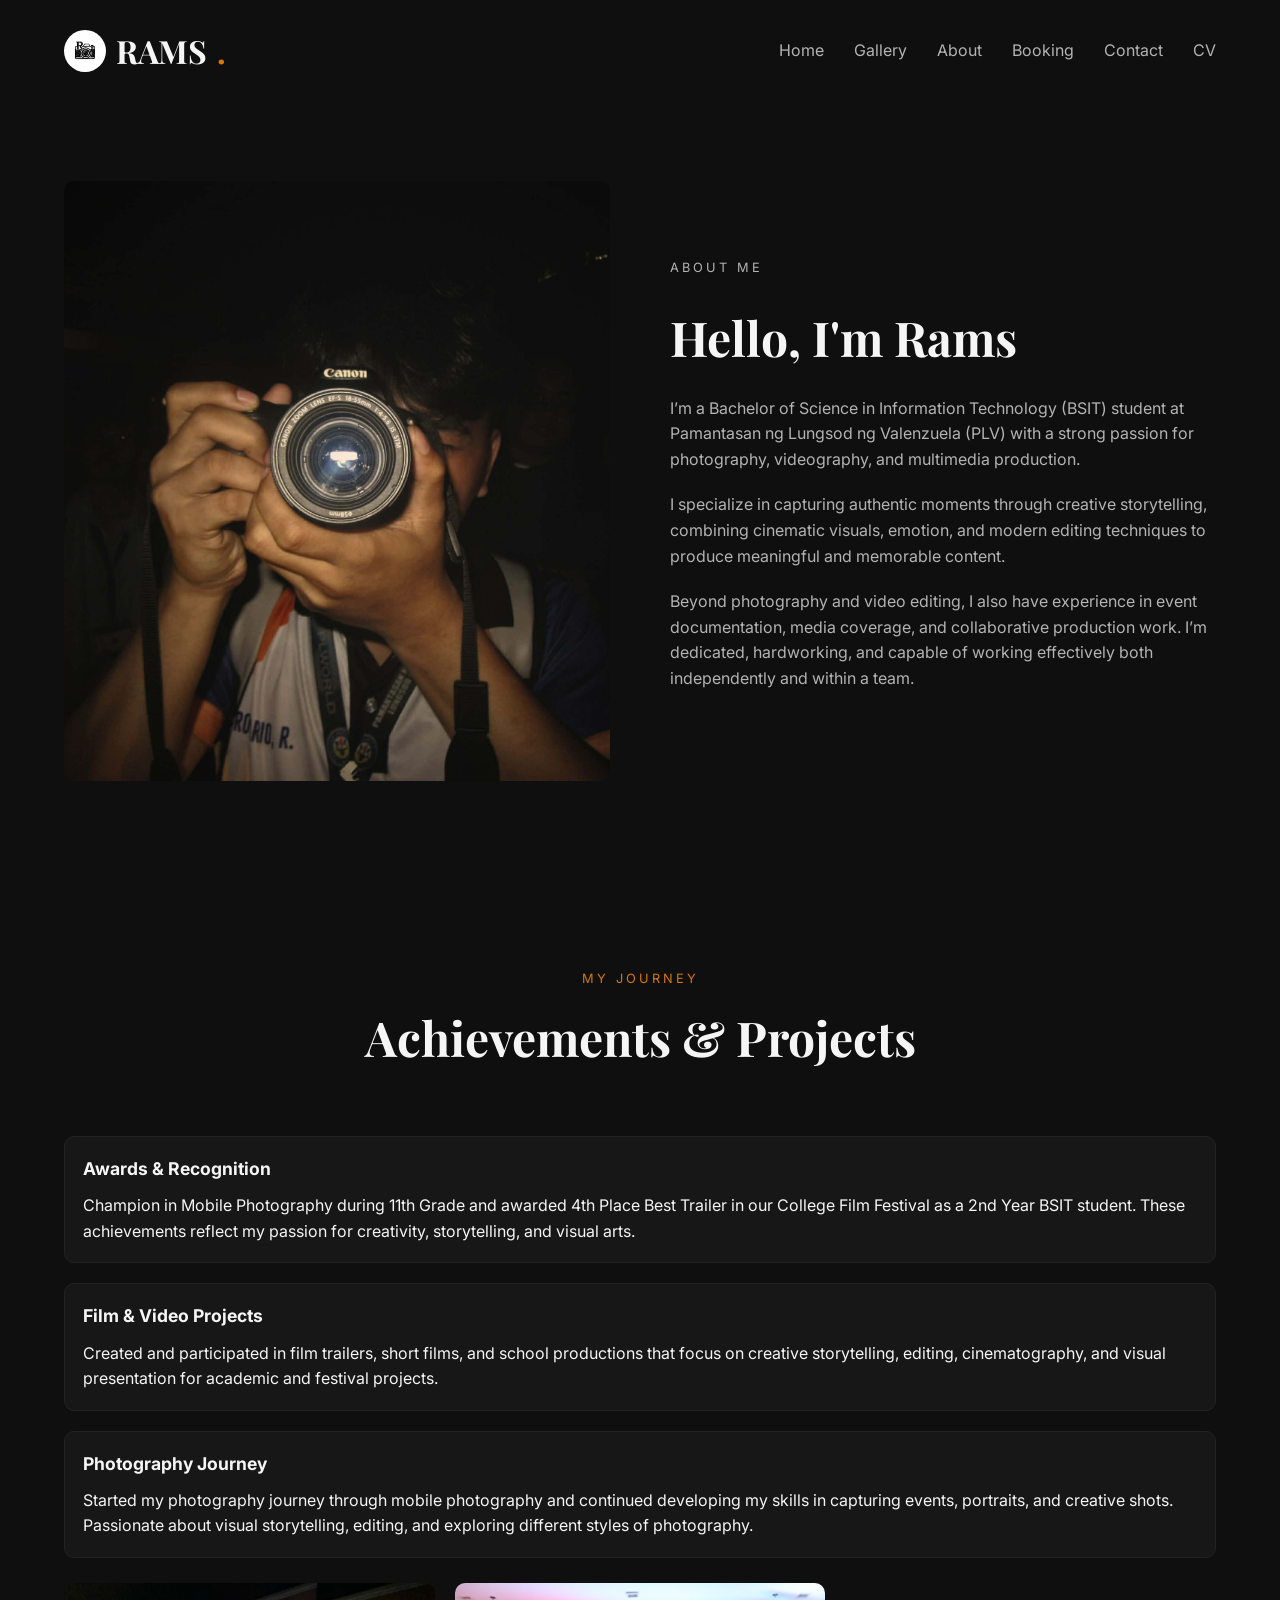
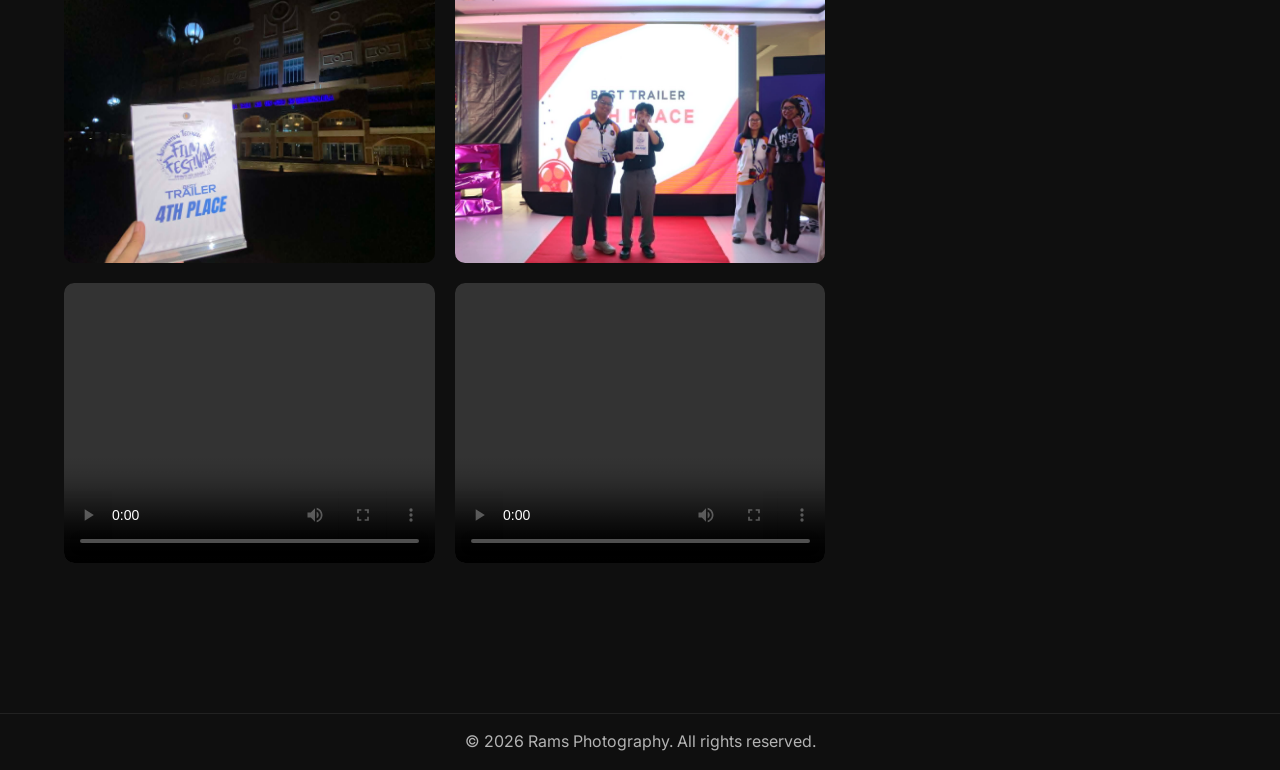
==== commit 6b1c2f7d: "Update about.html" ====
--- a/about.html
+++ b/about.html
@@ -93,21 +93,21 @@
       <div class="achievement-list">
 
         <div class="achievement-card">
-          <h5>🏆 Awards & Recognition</h5>
+          <h5>Awards & Recognition</h5>
           <p>
             Champion in Mobile Photography during 11th Grade and awarded 4th Place Best Trailer in our College Film Festival as a 2nd Year BSIT student. These achievements reflect my passion for creativity, storytelling, and visual arts.
           </p>
         </div>
 
         <div class="achievement-card">
-          <h5>🎬 Film & Video Projects</h5>
+          <h5>Film & Video Projects</h5>
           <p>
             Created and participated in film trailers, short films, and school productions that focus on creative storytelling, editing, cinematography, and visual presentation for academic and festival projects.
           </p>
         </div>
 
         <div class="achievement-card">
-          <h5>📸 Photography Journey</h5>
+          <h5>Photography Journey</h5>
           <p>
             Started my photography journey through mobile photography and continued developing my skills in capturing events, portraits, and creative shots. Passionate about visual storytelling, editing, and exploring different styles of photography.
           </p>
